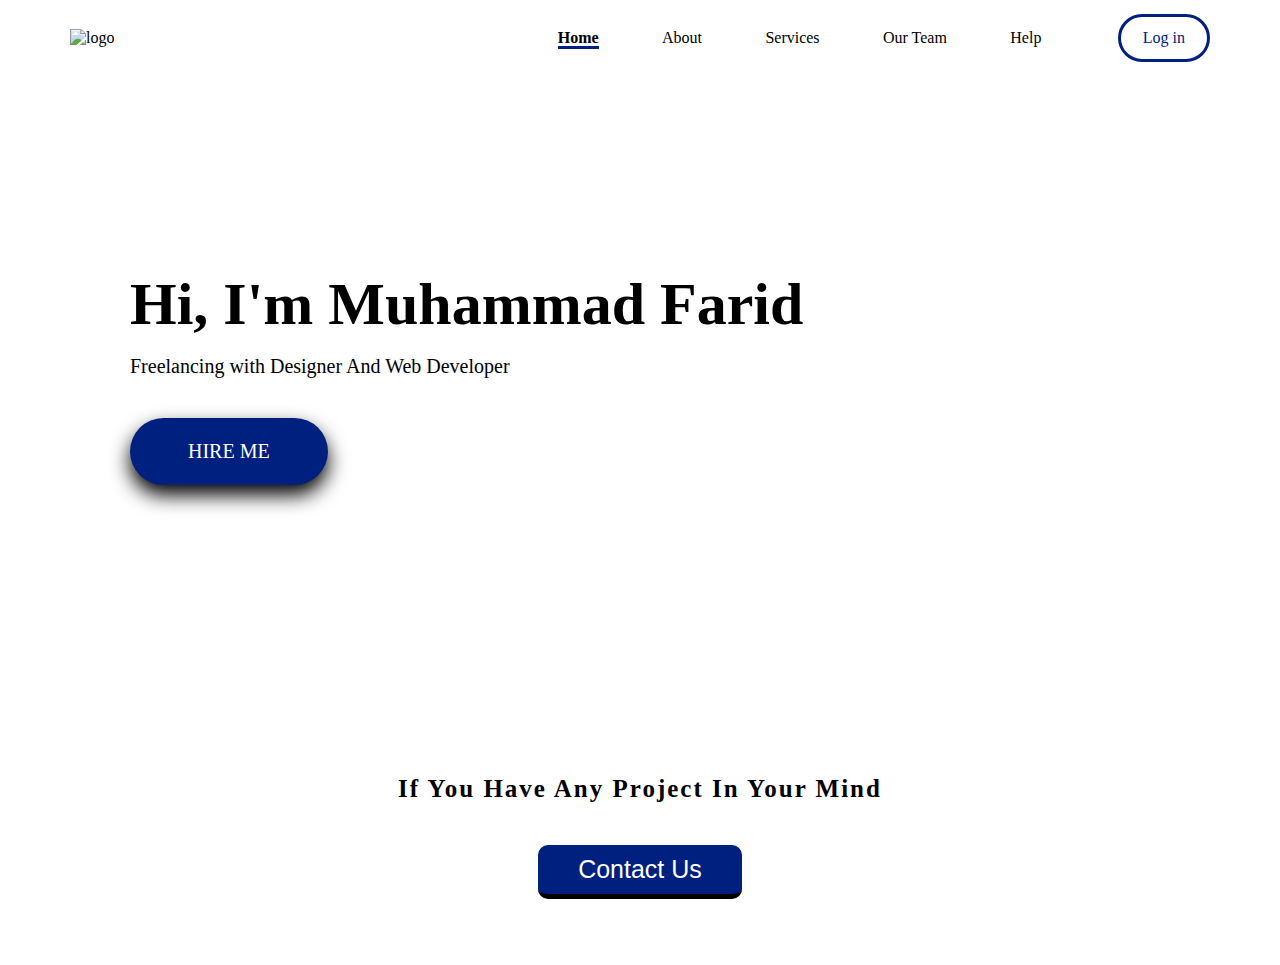
==== index.html @ 9a18cecb "Rename Web.html to index.html" ====
<!DOCTYPE html>
<html lang="en" dir="ltr">
<head>
    <meta charset="UTF-8">
    <meta name="viewport" content="width=device-width, initial-scale=1">
    <title>Website Saya</title>
    <link rel="stylesheet" href="web.css">
</head>
<body>
    <header>
        <div class="container">
            <nav>
                <div class="nav-brand">
                    <img class="logo" src="Pictures/logo.png" alt="logo">
                </div>
                <div class="nav-items">
                    <ul class="nav-links">
                        <li><a href="#" class="nav-link active">Home</a></li>
                        <li><a href="#" class="nav-link">About</a></li>
                        <li><a href="#" class="nav-link">Services</a></li>
                        <li><a href="#" class="nav-link">Our Team</a></li>
                        <li><a href="#" class="nav-link">Help</a></li>
                    </ul>
                    <button class="btn-secondary">
                        <a href="Login.html" class="login">Log in</a>
                    </button>
                </div>
            </nav>
        </div>
    </header>

        <div class="text-section">
            <h1 class="large-title">
                Hi, I'm Muhammad Farid
            </h1>
            <p class="text-muted">
                Freelancing with Designer
                And Web Developer
            </p>
            <button class="btn-primary">Hire Me</button>
        </div>
        <div class="app-img">
            <img src="pictures/welcome.jpg" alt="">
        </div>

        <footer>
                <h4>If You Have Any Project In Your Mind</h4>
                <div class="button-dimensi">
                    <a href="contact.html" class="tombol-aktif animasi biru">Contact Us</a>
                </div>
        </footer>
</body>
</html>
---- web.css ----
* {
    padding: 0;
    margin: 0;
    font-family: "Open Sans";
}

.container {
    width: 1140px;
    margin: 0 auto;
    position: relative;
}

nav {
    display: flex;
    justify-content: space-between;
    height: 75px;
    align-items: center;
}

.logo {
    width: 50px;
    margin-top: -7px;
    margin-right: 48px;
}

.nav-items {
    width: 60%;
    display: flex;
    justify-content: space-between;
}

.nav-links {
    display: flex;
    width: 80%;
    justify-content: space-around;
    list-style: none;
    align-items: center;
}

.nav-link {
    color: black;
    text-decoration: none;
}

.nav-link.active {
    font-weight: 600;
    border-bottom: 3px solid #002080;
}

button.btn-secondary{
    padding: 12px 22px;
    border: 3px solid #002080;
    background-color: transparent;
    color: #cce6ff;
    font-weight: 500;
    font-size: 16px;
    border-radius: 100px;
}

button.btn-secondary:hover {
  background-color: #cce6ff;
}

.login {
    text-decoration: none;
    color: #002080;
    font-size: 16px;
}

.text-section {
    width: 80%;
    height: 70%;
    top: 30%;
    left: 130px;
    position: absolute;
}

h1.large-title {
    font-size: 60px;
    color: black;
}

p.text-muted {
    font-size: 20px;
    color: black;
    margin: 16px 0;
}

button.btn-primary {
    padding: 22px 58px;
    background-color: #002080;
    border-radius: 100px;
    color: white;
    border: none;
    font-size: 20px;
    font-weight: 500px;
    box-shadow: 0 10px 20px black;
    margin: 24px 0;
    text-transform: uppercase;
    cursor: pointer;
    transition: .5s;
}

button.btn-primary:hover {
    width: 25%;
}

button {
    transition: .7s;
}

button:focus {
    outline: none;
}

button:hover {
    background: #4d4dff;
    cursor: pointer;
}

button:hover:before {
    transform: translateX(200px) skewX(-15deg);
    opacity: .6;
    transition: .7s;
}

button:hover:after {
    transform: translateX(200px) skewX(-15deg);
    opacity: .6;
    transition: .7s;
}

.app-img {
    width: 45%;
    float: right;
}

.app-img img {
    width: 100%;
    padding-top: 25px;
}

footer {
    padding: 700px 0 50px 0;
    background-color: white;
    text-align: center;
}

footer h4 {
    font-size: 25px;
    letter-spacing: 2px;
    margin-bottom: 30px;
}

.button-dimensi {
    padding: 12px 24px;
    color: black;
    display: inline-block;
    opacity: 0,7;
    border-radius: 4px;
  }

  .animasi {
    transition: 0.1s;
    -webkit-transition: 0.1s;
  }

  .tombol-aktif {
    padding: 10px 40px;
    border-radius: 10px;
    float: left;
    font-family: sans-serif;
    font-size: 25px;
    color: white;
    text-decoration: none;
  }

  .biru {
    background-color:#002080;
    border-bottom: 5px solid black;
  }

  .biru:hover {
    background-color: #4d4dff;
  }

  @media (max-width: 720px) {
    .container {
        width: 100%;
    }

    nav {
      display: flex;
      justify-content: space-between;
      height: 50px;
      align-items: center;
  }

  .nav-items {
      width: 65%;
      display: flex;
      justify-content: space-between;
  }

  .nav-links {
      display: flex;
      width: 100%;
      justify-content: space-around;
      list-style: none;
      align-items: center;
  }

  .nav-link.active {
      font-weight: 600;
      border-bottom: 3px solid #3d99d6;
  }
  .text-section {
      width: 40%;
      height: 50%;
      top: 20%;
      left: 80px;
      position: absolute;
  }

  h1.large-title {
      font-size: 30px;
      color: black;
  }

  p.text-muted {
      font-size: 15px;
      color: black;
      margin: 16px 0;
  }

  button.btn-primary {
      padding: 10px 30px;
      background-color: #3d99d6;
      border-radius: 100px;
      color: white;
      border: none;
      font-size: 20px;
      font-weight: 500;
      box-shadow: 0 10px 20px black;
      margin: 24px 0;
      text-transform: uppercase;
      cursor: pointer;
      transition: .5s;
  }

  button.btn-primary:hover {
      width: 100%;
  }

  footer {
      padding: 400px 0 50px 0;
      background-color: white;
      text-align: center;
  }

  footer h4 {
      font-size: 15px;
      letter-spacing: 5px;
      margin-bottom: 50px;
  }

  .button-dimensi {
      padding: 12px 24px;
      color: black;
      display: inline-block;
      opacity: 0,7;
      border-radius: 4px;
    }

    .tombol-aktif {
      padding: 10px 40px;
      border-radius: 10px;
      float: left;
      font-family: sans-serif;
      font-size: 15px;
      color: white;
      text-decoration: none;
    }
  }

@media (min-width: 720px) and (max-width: 992px) {
    .container {
        width: 100%;
    }

    nav {
      display: flex;
      justify-content: space-between;
      height: 50px;
      align-items: center;
  }

  .nav-items {
      width: 65%;
      display: flex;
      justify-content: space-between;
  }

  .nav-links {
      display: flex;
      width: 100%;
      justify-content: space-around;
      list-style: none;
      align-items: center;
  }

  .nav-link.active {
      font-weight: 600;
      border-bottom: 3px solid #3d99d6;
  }
  .text-section {
      width: 40%;
      height: 50%;
      top: 20%;
      left: 80px;
      position: absolute;
  }

  h1.large-title {
      font-size: 35px;
      color: black;
  }

  p.text-muted {
      font-size: 20px;
      color: black;
      margin: 16px 0;
  }

  button.btn-primary {
      padding: 10px 30px;
      background-color: #3d99d6;
      border-radius: 100px;
      color: white;
      border: none;
      font-size: 20px;
      font-weight: 500;
      box-shadow: 0 10px 20px black;
      margin: 24px 0;
      text-transform: uppercase;
      cursor: pointer;
      transition: .5s;
  }

  button.btn-primary:hover {
      width: 70%;
  }

  footer {
      padding: 400px 0 50px 0;
      background-color: white;
      text-align: center;
  }

  footer h4 {
      font-size: 20px;
      letter-spacing: 5px;
      margin-bottom: 50px;
  }

  .button-dimensi {
      padding: 12px 24px;
      color: black;
      display: inline-block;
      opacity: 0,7;
      border-radius: 4px;
    }

    .tombol-aktif {
      padding: 10px 40px;
      border-radius: 10px;
      float: left;
      font-family: sans-serif;
      font-size: px;
      color: white;
      text-decoration: none;
    }
}
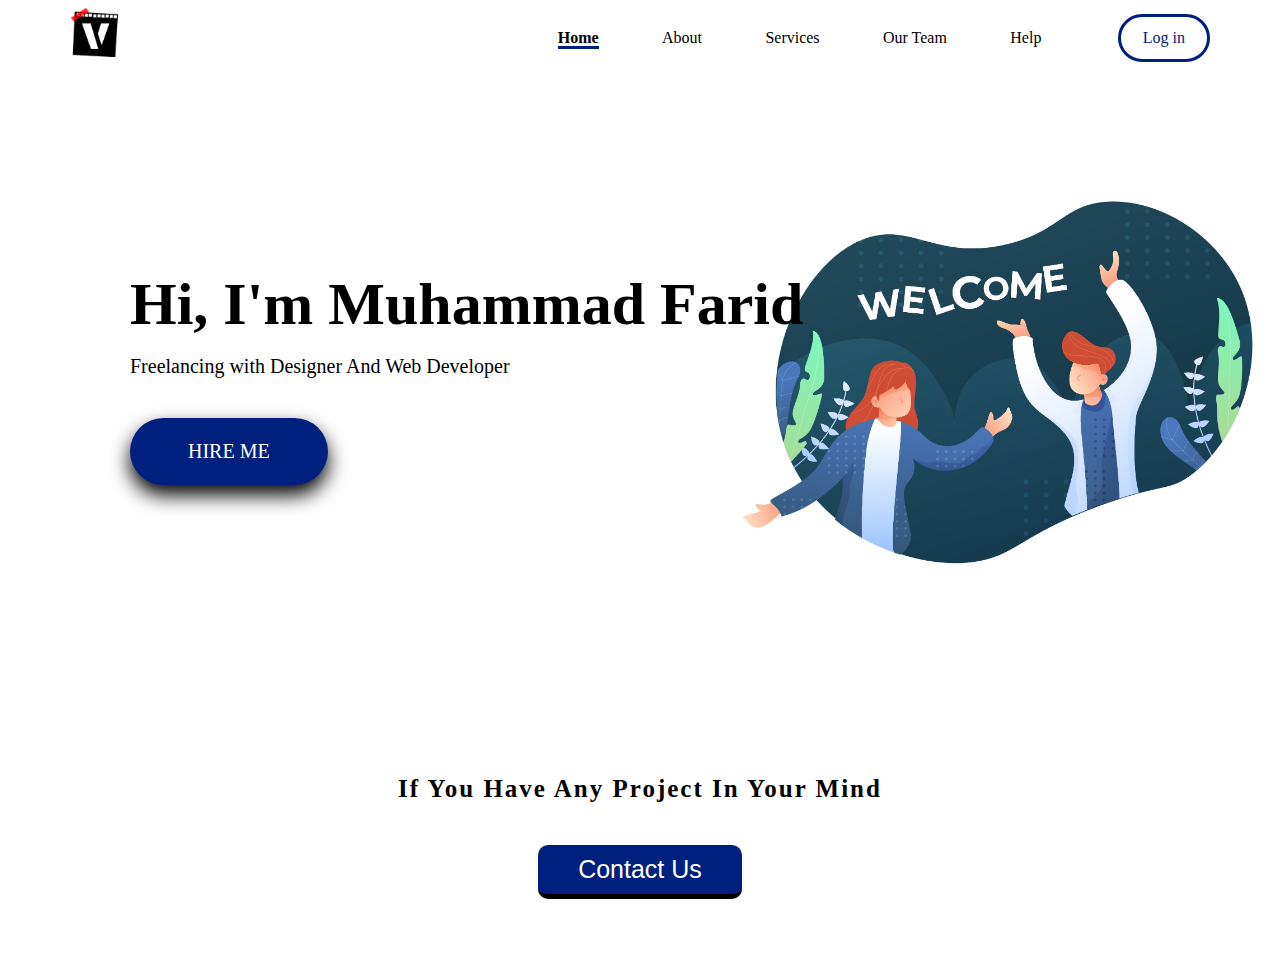
==== commit 1ded32d6: "Update index.html" ====
--- a/index.html
+++ b/index.html
@@ -11,7 +11,7 @@
         <div class="container">
             <nav>
                 <div class="nav-brand">
-                    <img class="logo" src="Pictures/logo.png" alt="logo">
+                    <img class="logo" src="logo.png" alt="logo">
                 </div>
                 <div class="nav-items">
                     <ul class="nav-links">
@@ -40,7 +40,7 @@
             <button class="btn-primary">Hire Me</button>
         </div>
         <div class="app-img">
-            <img src="pictures/welcome.jpg" alt="">
+            <img src="welcome.jpg" alt="">
         </div>
 
         <footer>
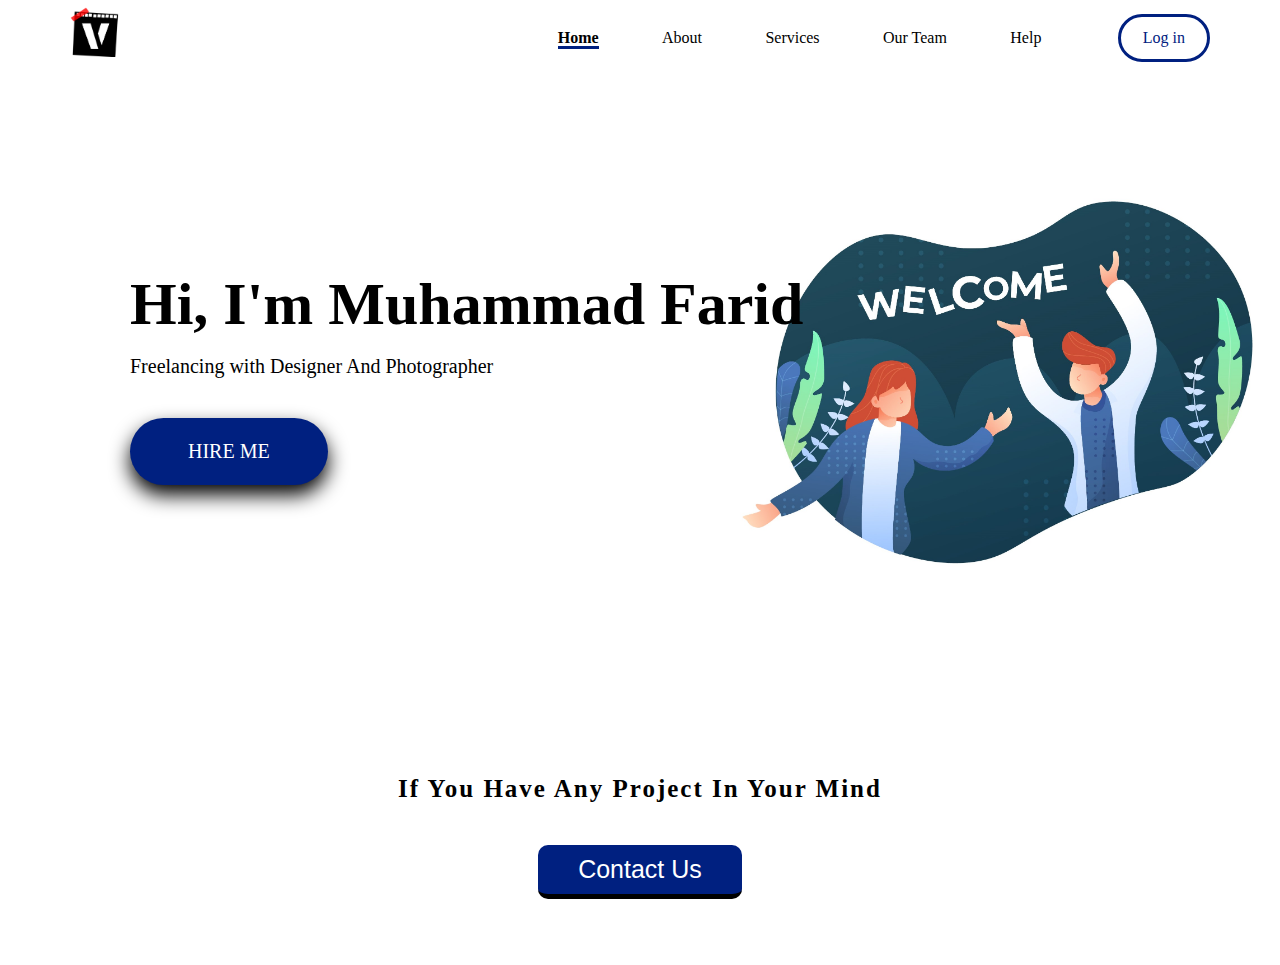
==== commit 58261a10: "Update index.html" ====
--- a/index.html
+++ b/index.html
@@ -3,7 +3,7 @@
 <head>
     <meta charset="UTF-8">
     <meta name="viewport" content="width=device-width, initial-scale=1">
-    <title>Website Saya</title>
+    <title>Welcome to my Website</title>
     <link rel="stylesheet" href="web.css">
 </head>
 <body>
@@ -22,7 +22,7 @@
                         <li><a href="#" class="nav-link">Help</a></li>
                     </ul>
                     <button class="btn-secondary">
-                        <a href="Login.html" class="login">Log in</a>
+                        <a href="login.html" class="login">Log in</a>
                     </button>
                 </div>
             </nav>
@@ -35,7 +35,7 @@
             </h1>
             <p class="text-muted">
                 Freelancing with Designer
-                And Web Developer
+                And Photographer
             </p>
             <button class="btn-primary">Hire Me</button>
         </div>
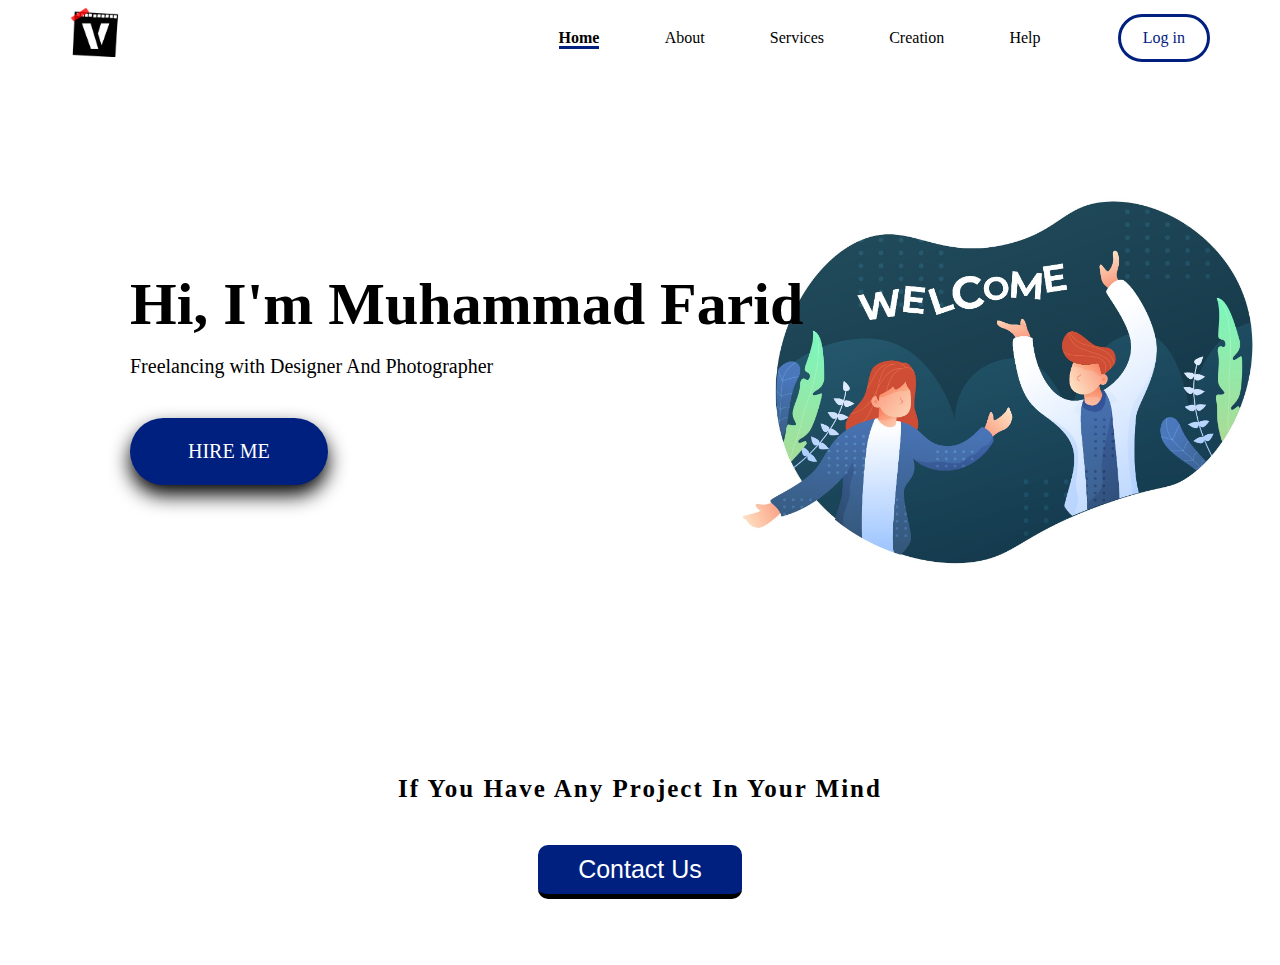
==== commit a7338339: "Update index.html" ====
--- a/index.html
+++ b/index.html
@@ -15,10 +15,10 @@
                 </div>
                 <div class="nav-items">
                     <ul class="nav-links">
-                        <li><a href="#" class="nav-link active">Home</a></li>
+                        <li><a href="https://muhammadfaridirawan.github.io/test/" class="nav-link active">Home</a></li>
                         <li><a href="#" class="nav-link">About</a></li>
                         <li><a href="#" class="nav-link">Services</a></li>
-                        <li><a href="#" class="nav-link">Our Team</a></li>
+                        <li><a href="#" class="nav-link">Creation</a></li>
                         <li><a href="#" class="nav-link">Help</a></li>
                     </ul>
                     <button class="btn-secondary">
